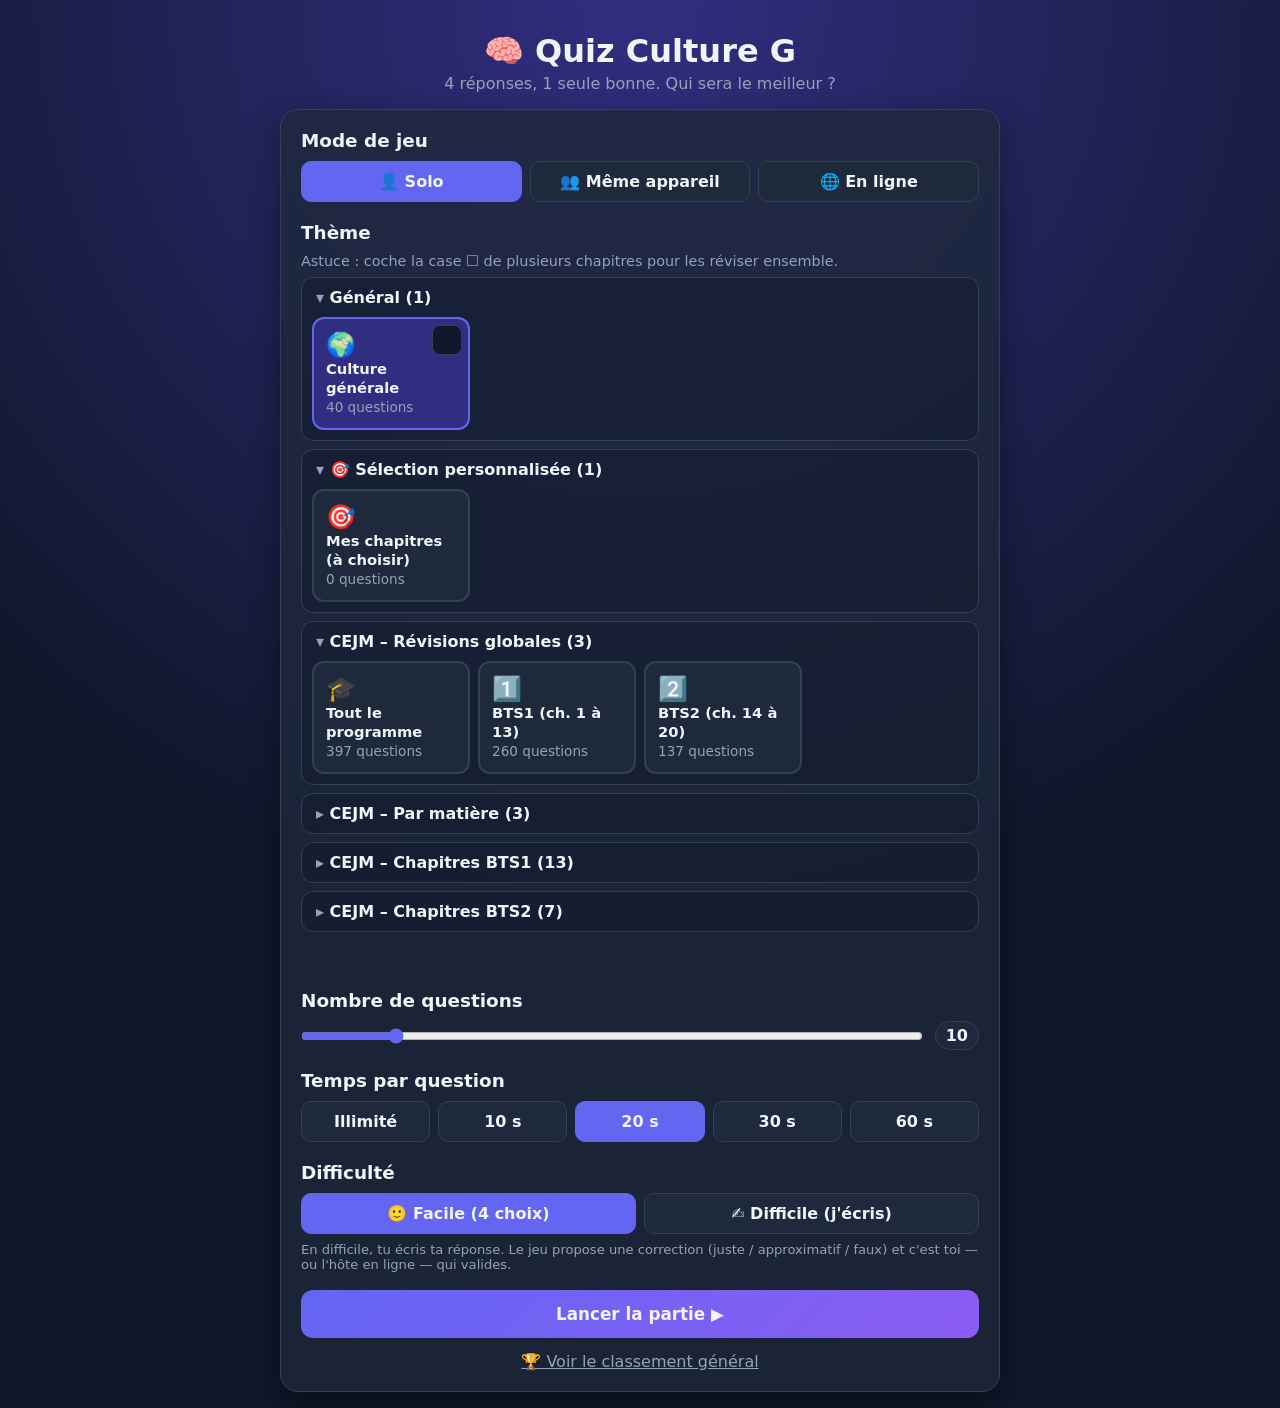
==== index.html @ c373c5ee "En ligne : si l'hôte part, pause puis un joueur présent reprend la main (sauvegarde sans réponses, b" ====
<!DOCTYPE html>
<html lang="fr">
<head>
  <meta charset="UTF-8" />
  <meta name="viewport" content="width=device-width, initial-scale=1.0" />
  <title>Quiz Culture G</title>
  <link rel="stylesheet" href="css/style.css?v=202611061011" />
</head>
<body>
  <!-- Bandeau : l'hôte est parti (pause + reprise de la main) -->
  <div id="host-away" class="host-away hidden">
    <div id="host-away-text"></div>
    <button id="takeover-btn" class="btn-primary">👑 Reprendre la main</button>
  </div>

  <main class="app">

    <!-- ===== ÉCRAN D'ACCUEIL / RÉGLAGES ===== -->
    <section id="screen-setup" class="screen active">
      <h1>🧠 Quiz Culture G</h1>
      <p class="subtitle">4 réponses, 1 seule bonne. Qui sera le meilleur ?</p>

      <div class="card">
        <h2>Mode de jeu</h2>
        <div class="toggle-group" id="mode-group">
          <button class="toggle active" data-mode="solo">👤 Solo</button>
          <button class="toggle" data-mode="multi">👥 Même appareil</button>
          <button class="toggle" data-mode="online">🌐 En ligne</button>
        </div>

        <div id="players-zone">
          <h3>Joueurs</h3>
          <div id="players-list"></div>
          <button id="add-player" class="btn-secondary">+ Ajouter un joueur</button>
        </div>

        <div id="online-zone" class="hidden">
          <h3>Ton pseudo</h3>
          <div class="player-row"><input type="text" id="online-name" maxlength="20" placeholder="Ton pseudo" /></div>
          <h3>Rejoindre une salle</h3>
          <div class="player-row">
            <input type="text" id="join-code" maxlength="5" placeholder="CODE" class="code-input" />
            <button id="join-btn" class="btn-join">Rejoindre</button>
          </div>
          <p class="hint">…ou crée ta propre salle avec les réglages ci-dessous 👇</p>
          <p id="net-status" class="hint net-status"></p>
          <p id="online-error" class="feedback bad"></p>
        </div>

        <div id="settings-zone">
        <h2>Thème</h2>
        <p class="hint">Astuce : coche la case ☐ de plusieurs chapitres pour les réviser ensemble.</p>
        <div id="themes-list"></div>
        <div id="custom-picker" class="custom-picker hidden"></div>
        <p id="setup-msg" class="feedback bad"></p>

        <h2>Nombre de questions</h2>
        <div class="range-row">
          <input type="range" id="nb-questions" min="5" max="40" step="1" value="10" />
          <span id="nb-questions-value" class="badge">10</span>
        </div>

        <h2>Temps par question</h2>
        <div class="toggle-group" id="time-group">
          <button class="toggle" data-time="0">Illimité</button>
          <button class="toggle" data-time="10">10 s</button>
          <button class="toggle active" data-time="20">20 s</button>
          <button class="toggle" data-time="30">30 s</button>
          <button class="toggle" data-time="60">60 s</button>
        </div>

        <h2>Difficulté</h2>
        <div class="toggle-group" id="hard-group">
          <button class="toggle active" data-hard="0">🙂 Facile (4 choix)</button>
          <button class="toggle" data-hard="1">✍️ Difficile (j'écris)</button>
        </div>
        <p class="hint hard-hint">En difficile, tu écris ta réponse. Le jeu propose une correction (juste / approximatif / faux) et c'est toi — ou l'hôte en ligne — qui valides.</p>

        </div>

        <button id="start-btn" class="btn-primary">Lancer la partie ▶</button>
        <button id="show-board-btn" class="btn-link">🏆 Voir le classement général</button>
      </div>
    </section>

    <!-- ===== SALLE D'ATTENTE (en ligne) ===== -->
    <section id="screen-lobby" class="screen">
      <div class="card center">
        <h1>🌐 Salle d'attente</h1>
        <p class="subtitle">Code de la salle</p>
        <div id="lobby-code" class="room-code">…</div>
        <div id="lobby-share">
          <p class="hint">Envoie ce lien à tes amis :</p>
          <div class="player-row">
            <input type="text" id="lobby-link" readonly />
            <button id="copy-link" class="btn-join">Copier</button>
          </div>
        </div>
        <p id="lobby-info" class="hint"></p>
        <div id="lobby-settings" class="lobby-settings hidden">
          <h3>⚙️ Réglages de la partie (toi seul peux les changer)</h3>
          <label class="field">Thème
            <select id="lobby-theme"></select>
          </label>
          <div id="lobby-custom-picker" class="custom-picker hidden"></div>
          <label class="field">Nombre de questions
            <div class="range-row">
              <input type="range" id="lobby-nb" min="1" max="40" value="10" />
              <span id="lobby-nb-value" class="badge">10</span>
            </div>
          </label>
          <div class="field">Temps par question
            <div class="toggle-group" id="lobby-time">
              <button class="toggle" data-time="0">Illimité</button>
              <button class="toggle" data-time="10">10 s</button>
              <button class="toggle" data-time="20">20 s</button>
              <button class="toggle" data-time="30">30 s</button>
              <button class="toggle" data-time="60">60 s</button>
            </div>
          </div>
          <div class="field">Difficulté
            <div class="toggle-group" id="lobby-hard">
              <button class="toggle" data-hard="0">🙂 Facile (4 choix)</button>
              <button class="toggle" data-hard="1">✍️ Difficile (j'écris)</button>
            </div>
          </div>
        </div>
        <h3>Joueurs</h3>
        <p class="hint legend">🟢 Présent · 🟡 Inactif (appli en arrière-plan) · 🔴 Absent (déconnecté)</p>
        <ul id="lobby-players" class="lobby-players"></ul>
        <p id="lobby-status" class="hint"></p>
        <button id="lobby-start" class="btn-primary hidden">Démarrer la partie ▶</button>
        <button id="lobby-leave" class="btn-secondary">Quitter la salle</button>
      </div>
    </section>

    <!-- ===== ÉCRAN DE PASSAGE (multijoueur) ===== -->
    <section id="screen-turn" class="screen">
      <div class="card center">
        <p class="subtitle">Question <span id="turn-qnum"></span></p>
        <h2>C'est au tour de</h2>
        <div id="turn-player" class="big-name"></div>
        <button id="turn-ready" class="btn-primary">Je suis prêt(e) !</button>
      </div>
    </section>

    <!-- ===== ÉCRAN QUESTION ===== -->
    <section id="screen-question" class="screen">
      <div class="topbar">
        <span id="q-player" class="badge"></span>
        <span id="q-progress"></span>
        <span id="q-score" class="badge"></span>
      </div>
      <div class="progress"><div id="progress-bar"></div></div>
      <div class="timer" id="timer-wrap"><div id="timer-bar"></div></div>
      <div class="q-tools">
        <div id="q-players" class="presence hidden"></div>
        <button id="pause-btn" class="btn-pause hidden">⏸ Pause</button>
      </div>

      <div class="card q-card">
        <div id="pause-overlay" class="pause-overlay hidden">
          <div>
            <div class="pause-title">⏸ Pause</div>
            <p id="pause-msg" class="hint"></p>
            <button id="resume-btn" class="btn-primary">▶ Reprendre</button>
          </div>
        </div>
        <h2 id="q-text"></h2>
        <div id="q-choices" class="choices"></div>
        <p id="q-feedback" class="feedback"></p>
        <button id="validate-btn" class="btn-primary hidden">✔ Valider ma réponse</button>
        <div id="hard-zone" class="hard-zone hidden">
          <textarea id="hard-input" rows="3" maxlength="300" placeholder="Écris ta réponse ici… (Entrée pour valider)"></textarea>
          <button id="hard-submit" class="btn-primary">✔ Valider ma réponse</button>
        </div>
        <div id="judge-zone" class="judge-zone hidden"></div>
        <div id="q-explain" class="explain hidden"></div>
        <p id="q-wait" class="hint"></p>
        <div id="q-live" class="live-scores"></div>
        <button id="next-btn" class="btn-primary hidden">Suivant ➜</button>
      </div>
    </section>

    <!-- ===== ÉCRAN RÉSULTATS ===== -->
    <section id="screen-results" class="screen">
      <div class="card center">
        <h1>🏁 Résultats</h1>
        <div id="podium"></div>
        <table class="board">
          <thead><tr><th>#</th><th>Joueur</th><th>Bonnes rép.</th><th>Points</th></tr></thead>
          <tbody id="results-body"></tbody>
        </table>
        <button id="replay-btn" class="btn-primary">Rejouer ↻</button>
        <button id="home-btn" class="btn-secondary">Menu principal</button>
        <button id="board-btn" class="btn-link">🏆 Classement général</button>
      </div>
    </section>

    <!-- ===== ÉCRAN CLASSEMENT GÉNÉRAL ===== -->
    <section id="screen-board" class="screen">
      <div class="card center">
        <h1>🏆 Classement général</h1>
        <p class="subtitle">Meilleurs scores enregistrés sur cet appareil</p>
        <select id="board-filter"></select>
        <table class="board">
          <thead><tr><th>#</th><th>Joueur</th><th>Thème</th><th>Score</th><th>Points</th><th>Date</th></tr></thead>
          <tbody id="board-body"></tbody>
        </table>
        <button id="board-back" class="btn-primary">Retour</button>
        <button id="board-clear" class="btn-link danger">Effacer le classement</button>
      </div>
    </section>

  </main>

  <script src="js/questions.js?v=202611061011"></script>
  <script src="js/themes/cejm/setup.js?v=202611061011"></script>
  <script src="js/themes/cejm/ch01.js?v=202611061011"></script>
  <script src="js/themes/cejm/ch02.js?v=202611061011"></script>
  <script src="js/themes/cejm/ch03.js?v=202611061011"></script>
  <script src="js/themes/cejm/ch04.js?v=202611061011"></script>
  <script src="js/themes/cejm/ch05.js?v=202611061011"></script>
  <script src="js/themes/cejm/ch06.js?v=202611061011"></script>
  <script src="js/themes/cejm/ch07.js?v=202611061011"></script>
  <script src="js/themes/cejm/ch08.js?v=202611061011"></script>
  <script src="js/themes/cejm/ch09.js?v=202611061011"></script>
  <script src="js/themes/cejm/ch10.js?v=202611061011"></script>
  <script src="js/themes/cejm/ch11.js?v=202611061011"></script>
  <script src="js/themes/cejm/ch12.js?v=202611061011"></script>
  <script src="js/themes/cejm/ch13.js?v=202611061011"></script>
  <script src="js/themes/cejm/ch14.js?v=202611061011"></script>
  <script src="js/themes/cejm/ch15.js?v=202611061011"></script>
  <script src="js/themes/cejm/ch16.js?v=202611061011"></script>
  <script src="js/themes/cejm/ch17.js?v=202611061011"></script>
  <script src="js/themes/cejm/ch18.js?v=202611061011"></script>
  <script src="js/themes/cejm/ch19.js?v=202611061011"></script>
  <script src="js/themes/cejm/ch20.js?v=202611061011"></script>
  <script src="js/themes/cejm/short.js?v=202611061011"></script>
  <script src="js/themes/cejm/build.js?v=202611061011"></script>
  <script src="js/lib/mqtt.min.js?v=202611061011"></script>
  <script src="js/net-config.js?v=202611061011"></script>
  <script src="js/game.js?v=202611061011"></script>
  <script src="js/hard.js?v=202611061011"></script>
  <script src="js/online.js?v=202611061011"></script>
</body>
</html>
---- css/style.css ----
:root {
  --bg: #0f172a;
  --bg2: #1e293b;
  --card: #1e293bcc;
  --text: #f1f5f9;
  --muted: #94a3b8;
  --primary: #6366f1;
  --primary-2: #8b5cf6;
  --good: #22c55e;
  --bad: #ef4444;
  --warn: #f59e0b;
  --border: #334155;
}

* { box-sizing: border-box; margin: 0; padding: 0; }

body {
  font-family: system-ui, -apple-system, "Segoe UI", Roboto, sans-serif;
  background: radial-gradient(circle at top, #312e81 0%, var(--bg) 60%);
  color: var(--text);
  min-height: 100vh;
  padding: 16px;
}

.app { max-width: 720px; margin: 0 auto; }

h1 { font-size: 2rem; text-align: center; margin: 16px 0 4px; }
h2 { font-size: 1.15rem; margin: 20px 0 10px; }
h3 { font-size: 1rem; margin: 16px 0 8px; color: var(--muted); }
.subtitle { text-align: center; color: var(--muted); margin-bottom: 16px; }

.screen { display: none; animation: fade .3s ease; }
.screen.active { display: block; }
@keyframes fade { from { opacity: 0; transform: translateY(8px); } to { opacity: 1; transform: none; } }

.card {
  background: var(--card);
  border: 1px solid var(--border);
  border-radius: 18px;
  padding: 20px;
  backdrop-filter: blur(6px);
  box-shadow: 0 10px 30px #0006;
}
.card.center { text-align: center; }
.card > h2:first-child { margin-top: 0; }

button { font: inherit; cursor: pointer; border: none; color: inherit; }

.btn-primary, .btn-secondary {
  display: block; width: 100%;
  padding: 14px; margin-top: 18px;
  border-radius: 12px; font-weight: 700; font-size: 1.05rem;
  transition: transform .1s, filter .2s;
}
.btn-primary { background: linear-gradient(135deg, var(--primary), var(--primary-2)); }
.btn-secondary { background: var(--bg2); border: 1px solid var(--border); }
.btn-primary:hover, .btn-secondary:hover { filter: brightness(1.15); }
.btn-primary:active, .btn-secondary:active { transform: scale(.98); }
.btn-link { background: none; color: var(--muted); margin-top: 14px; text-decoration: underline; display: block; width: 100%; }
.btn-link.danger { color: var(--bad); font-size: .9rem; }
.hidden { display: none !important; }

.toggle-group { display: flex; gap: 8px; flex-wrap: wrap; }
.toggle {
  flex: 1; min-width: 80px; padding: 10px; border-radius: 10px;
  background: var(--bg2); border: 1px solid var(--border); font-weight: 600;
}
.toggle.active { background: var(--primary); border-color: var(--primary); }

.themes { display: grid; grid-template-columns: repeat(auto-fill, minmax(150px, 1fr)); gap: 8px; }
.theme {
  padding: 12px; border-radius: 12px; background: var(--bg2);
  border: 2px solid var(--border); text-align: left;
}
.theme .t-icon { font-size: 1.5rem; display: block; }
.theme .t-count { color: var(--muted); font-size: .85rem; }
.theme.active { border-color: var(--primary); background: #312e81; }

.player-row { display: flex; gap: 8px; margin-bottom: 8px; }
.player-row input {
  flex: 1; padding: 10px 12px; border-radius: 10px;
  background: var(--bg); border: 1px solid var(--border); color: var(--text); font: inherit;
}
.player-row button { width: 44px; border-radius: 10px; background: var(--bg2); border: 1px solid var(--border); }

.range-row { display: flex; align-items: center; gap: 12px; }
.range-row input { flex: 1; accent-color: var(--primary); }
.badge { background: var(--bg2); border: 1px solid var(--border); padding: 4px 10px; border-radius: 999px; font-weight: 700; white-space: nowrap; }

.topbar { display: flex; justify-content: space-between; align-items: center; gap: 8px; margin-bottom: 10px; flex-wrap: wrap; }
.progress, .timer { height: 8px; background: var(--bg2); border-radius: 999px; overflow: hidden; margin-bottom: 8px; }
#progress-bar { height: 100%; width: 0; background: var(--primary); transition: width .3s; }
#timer-bar { height: 100%; width: 100%; background: var(--good); }

#q-text { font-size: 1.3rem; margin: 4px 0 18px; line-height: 1.4; }
.choices { display: grid; grid-template-columns: 1fr 1fr; gap: 10px; }
@media (max-width: 520px) { .choices { grid-template-columns: 1fr; } }
.choice {
  padding: 16px; border-radius: 12px; background: var(--bg2);
  border: 2px solid var(--border); text-align: left; font-weight: 600; font-size: 1rem;
  display: flex; gap: 10px; align-items: center; transition: border-color .2s, background .2s;
}
.choice .letter {
  display: inline-grid; place-items: center; width: 28px; height: 28px; flex-shrink: 0;
  border-radius: 8px; background: var(--bg); font-size: .85rem;
}
/* 4 couleurs de réponses */
.choice { border: 3px solid transparent; color: #fff; text-shadow: 0 1px 2px #0006; transition: opacity .25s, transform .1s, box-shadow .2s; position: relative; }
.choice.c0 { background: #dc2626; }
.choice.c1 { background: #2563eb; }
.choice.c2 { background: #d97706; }
.choice.c3 { background: #16a34a; }
.choice .letter { background: #0003; color: #fff; }
.choice:not(:disabled):hover { transform: translateY(-2px); box-shadow: 0 6px 16px #0007; }
.choice:disabled { cursor: default; }
.choice.picked { border-color: #fff; box-shadow: 0 0 0 3px #ffffff55; }
.choice.dim { opacity: .3; }
.choice.good { opacity: 1; border-color: #fff; box-shadow: 0 0 0 4px var(--good), 0 0 22px #22c55e88; }
.choice.bad { opacity: .85; border-color: #fff; box-shadow: 0 0 0 4px var(--bad); }
.choice.good::after, .choice.bad::after {
  position: absolute; right: 10px; top: 50%; transform: translateY(-50%);
  width: 30px; height: 30px; border-radius: 50%; display: grid; place-items: center;
  font-weight: 900; background: #fff; text-shadow: none;
}
.choice.good::after { content: "✔"; color: var(--good); }
.choice.bad::after { content: "✖"; color: var(--bad); }
.choice span:last-child { padding-right: 34px; }

.feedback.big { font-size: 1.4rem; padding: 10px; border-radius: 12px; }
.feedback.big.good { background: #14532d88; }
.feedback.big.bad { background: #7f1d1d88; }
.explain {
  margin-top: 12px; padding: 12px 14px; border-radius: 12px;
  background: #1e1b4b; border-left: 4px solid var(--warn); line-height: 1.45;
}
.explain strong { color: #fcd34d; }

.feedback { min-height: 1.5em; margin-top: 14px; font-weight: 700; text-align: center; }
.feedback.good { color: var(--good); }
.feedback.bad { color: var(--bad); }

.big-name { font-size: 2.2rem; font-weight: 800; margin: 16px 0; color: #c7d2fe; }

.board { width: 100%; border-collapse: collapse; margin-top: 16px; font-size: .95rem; }
.board th, .board td { padding: 8px 6px; border-bottom: 1px solid var(--border); text-align: left; }
.board th { color: var(--muted); font-weight: 600; font-size: .85rem; }
.board tr.me td { color: #c7d2fe; font-weight: 700; }
@media (max-width: 520px) { .board .hide-sm { display: none; } }

#podium { display: flex; justify-content: center; align-items: flex-end; gap: 10px; margin: 20px 0 8px; }
.pod { flex: 1; max-width: 140px; }
.pod .bar { border-radius: 10px 10px 0 0; display: grid; place-items: center; font-size: 1.8rem; }
.pod .name { font-weight: 700; margin-bottom: 4px; word-break: break-word; }
.pod .pts { color: var(--muted); font-size: .85rem; margin-bottom: 6px; }
.pod.p1 .bar { height: 110px; background: linear-gradient(#facc15, #a16207); }
.pod.p2 .bar { height: 80px; background: linear-gradient(#e2e8f0, #64748b); }
.pod.p3 .bar { height: 60px; background: linear-gradient(#fb923c, #9a3412); }

select {
  padding: 8px 12px; border-radius: 10px; background: var(--bg2);
  color: var(--text); border: 1px solid var(--border); font: inherit;
}

/* ---------- Mode en ligne ---------- */
.hint { color: var(--muted); font-size: .9rem; margin: 8px 0; }
.code-input { text-transform: uppercase; letter-spacing: 4px; font-weight: 800; text-align: center; }
.btn-join { width: auto !important; padding: 0 16px; background: var(--primary) !important; border: none !important; font-weight: 700; }
.room-code { font-size: 3rem; font-weight: 900; letter-spacing: 10px; color: #c7d2fe; margin: 4px 0 12px; }
.lobby-players { list-style: none; display: flex; flex-wrap: wrap; gap: 8px; justify-content: center; }
.lobby-players li { background: var(--bg2); border: 1px solid var(--border); padding: 8px 14px; border-radius: 999px; font-weight: 600; }
.live-scores { display: flex; flex-wrap: wrap; gap: 6px; justify-content: center; margin-top: 12px; }
.live-scores span { font-size: .85rem; background: var(--bg); border: 1px solid var(--border); padding: 4px 10px; border-radius: 999px; }
.live-scores .ok { border-color: var(--good); color: #86efac; }
.live-scores .ko { border-color: var(--bad); color: #fca5a5; }

.lobby-settings { text-align: left; margin-top: 12px; padding: 14px; border-radius: 12px; background: var(--bg); border: 1px solid var(--border); }
.lobby-settings h3 { margin-top: 0; }
.field { display: block; margin: 10px 0; font-weight: 600; }
.field select, .field .range-row, .field .toggle-group { margin-top: 6px; width: 100%; }

/* Thèmes regroupés par catégorie */
.theme-group { margin-bottom: 8px; border: 1px solid var(--border); border-radius: 12px; background: #0f172a66; }
.theme-group summary { cursor: pointer; padding: 10px 14px; font-weight: 700; list-style: none; }
.theme-group summary::-webkit-details-marker { display: none; }
.theme-group summary::before { content: "▸ "; color: var(--muted); }
.theme-group[open] summary::before { content: "▾ "; }
.theme-group .themes { padding: 0 10px 10px; }
.theme strong { font-size: .92rem; }

/* ---------- Présence des joueurs ---------- */
.legend { font-size: .8rem; margin-top: -4px; }
.lobby-players li { display: flex; align-items: center; gap: 8px; }
.lobby-players .st { font-size: .8rem; color: var(--muted); font-weight: 500; }
.lobby-players li.st-absent { opacity: .6; border-style: dashed; }
.lobby-players li.st-away { border-color: var(--warn); }
.lobby-players li.st-present { border-color: #22c55e88; }
.kick { background: var(--bad); color: #fff; border-radius: 50%; width: 22px; height: 22px; font-size: .75rem; line-height: 22px; padding: 0; }
.q-tools { display: flex; align-items: center; gap: 8px; margin-bottom: 10px; flex-wrap: wrap; }
.presence { display: flex; flex-wrap: wrap; gap: 6px; flex: 1; }
.presence span { font-size: .8rem; background: var(--bg2); border: 1px solid var(--border); padding: 3px 9px; border-radius: 999px; white-space: nowrap; }
.presence span.st-absent { opacity: .55; text-decoration: line-through; }
.presence span.done { border-color: var(--good); }

/* ---------- Pause ---------- */
.btn-pause { margin-left: auto; padding: 8px 14px; border-radius: 10px; background: var(--warn); color: #1c1917; font-weight: 800; }
.btn-pause.paused { background: var(--good); color: #052e16; }
.q-card { position: relative; }
.pause-overlay {
  position: absolute; inset: 0; z-index: 5; border-radius: 18px;
  background: #111827; display: grid; place-items: center; text-align: center; padding: 20px;
}
.pause-title { font-size: 2.4rem; font-weight: 900; }
.pause-overlay .btn-primary { max-width: 260px; margin: 16px auto 0; }

.net-status { text-align: center; font-weight: 600; color: #c7d2fe; }

/* ---------- Mes chapitres (sélection personnalisée) ---------- */
.custom-picker { margin-top: 10px; padding: 12px; border-radius: 12px; border: 2px solid var(--primary); background: #1e1b4b88; text-align: left; }
.cp-title { font-weight: 800; margin-bottom: 8px; }
.cp-actions { display: flex; flex-wrap: wrap; gap: 6px; margin-bottom: 10px; }
.cp-actions button { padding: 6px 10px; border-radius: 8px; background: var(--bg2); border: 1px solid var(--border); font-size: .85rem; font-weight: 600; }
.cp-group h4 { font-size: .85rem; color: var(--muted); margin: 10px 0 6px; }
.cp-list { display: grid; grid-template-columns: repeat(auto-fill, minmax(230px, 1fr)); gap: 4px 10px; }
.cp-item { display: flex; align-items: center; gap: 8px; padding: 6px 8px; border-radius: 8px; cursor: pointer; font-size: .9rem; }
.cp-item:hover { background: var(--bg2); }
.cp-item input { width: 18px; height: 18px; accent-color: var(--primary); flex-shrink: 0; }
.cp-item span { color: var(--muted); font-size: .8rem; margin-left: auto; }
.cp-count { margin-top: 8px; font-weight: 700; color: #c7d2fe; }
.choice.unpicked { opacity: .55; }

/* Case à cocher sur les cartes de chapitres */
.theme { position: relative; }
.pick-box {
  position: absolute; top: 6px; right: 6px; width: 30px; height: 30px; border-radius: 8px;
  display: grid; place-items: center; font-size: 1.25rem; line-height: 1;
  background: var(--bg); border: 1px solid var(--border); color: var(--muted);
}
.pick-box:hover { border-color: var(--primary); color: #fff; }
.pick-box.on { background: var(--primary); border-color: var(--primary); color: #fff; }
.theme .t-icon { padding-right: 34px; }
.theme-group .custom-picker { margin: 0 10px 10px; }

/* ---------- Mode difficile ---------- */
.hard-hint { font-size: .82rem; }
.hard-zone { display: flex; flex-direction: column; gap: 4px; }
.hard-zone textarea {
  width: 100%; padding: 14px; border-radius: 12px; font: inherit; font-size: 1.05rem; resize: vertical;
  background: var(--bg); color: var(--text); border: 2px solid var(--primary);
}
.hard-zone textarea:disabled { opacity: .7; border-color: var(--border); }
.judge-zone { margin-top: 14px; text-align: left; }
.judge-model { padding: 12px 14px; border-radius: 12px; background: #14532d55; border-left: 4px solid var(--good); margin-bottom: 12px; }
.judge-model-text { font-weight: 700; font-size: 1.05rem; margin-top: 4px; }
.judge-explain { color: var(--muted); margin-top: 6px; font-size: .92rem; }
.judge-title { font-weight: 800; color: #c7d2fe; margin: 6px 0; }
.judge-row { padding: 10px 12px; border-radius: 12px; background: var(--bg2); border: 1px solid var(--border); margin-bottom: 8px; }
.judge-head { display: flex; justify-content: space-between; gap: 8px; flex-wrap: wrap; }
.judge-auto { color: var(--muted); font-size: .82rem; }
.judge-answer { margin: 6px 0; font-size: 1rem; }
.judge-btns { display: flex; gap: 6px; flex-wrap: wrap; }
.jv { flex: 1; min-width: 110px; padding: 8px; border-radius: 10px; background: var(--bg); border: 2px solid var(--border); font-weight: 700; }
.jv small { opacity: .75; }
.jv-juste.on { border-color: var(--good); background: #14532d; }
.jv-approx.on { border-color: var(--warn); background: #78350f; }
.jv-faux.on { border-color: var(--bad); background: #7f1d1d; }
.feedback.big.approx { background: #78350f88; color: #fcd34d; }

/* Message de l'administrateur */
.admin-notice {
  position: fixed; top: 12px; left: 50%; transform: translateX(-50%); z-index: 50;
  max-width: min(680px, calc(100% - 32px)); padding: 12px 18px; border-radius: 12px;
  background: #f59e0b; color: #1c1917; font-weight: 800; box-shadow: 0 8px 24px #0008;
}

/* Hôte parti : bandeau de reprise */
.host-away {
  position: fixed; left: 50%; bottom: 16px; transform: translateX(-50%); z-index: 60;
  width: min(560px, calc(100% - 32px)); padding: 14px 16px; border-radius: 14px; text-align: center;
  background: #1e1b4b; border: 2px solid var(--warn); box-shadow: 0 10px 30px #000a; font-weight: 700;
}
.host-away .btn-primary { margin-top: 10px; }
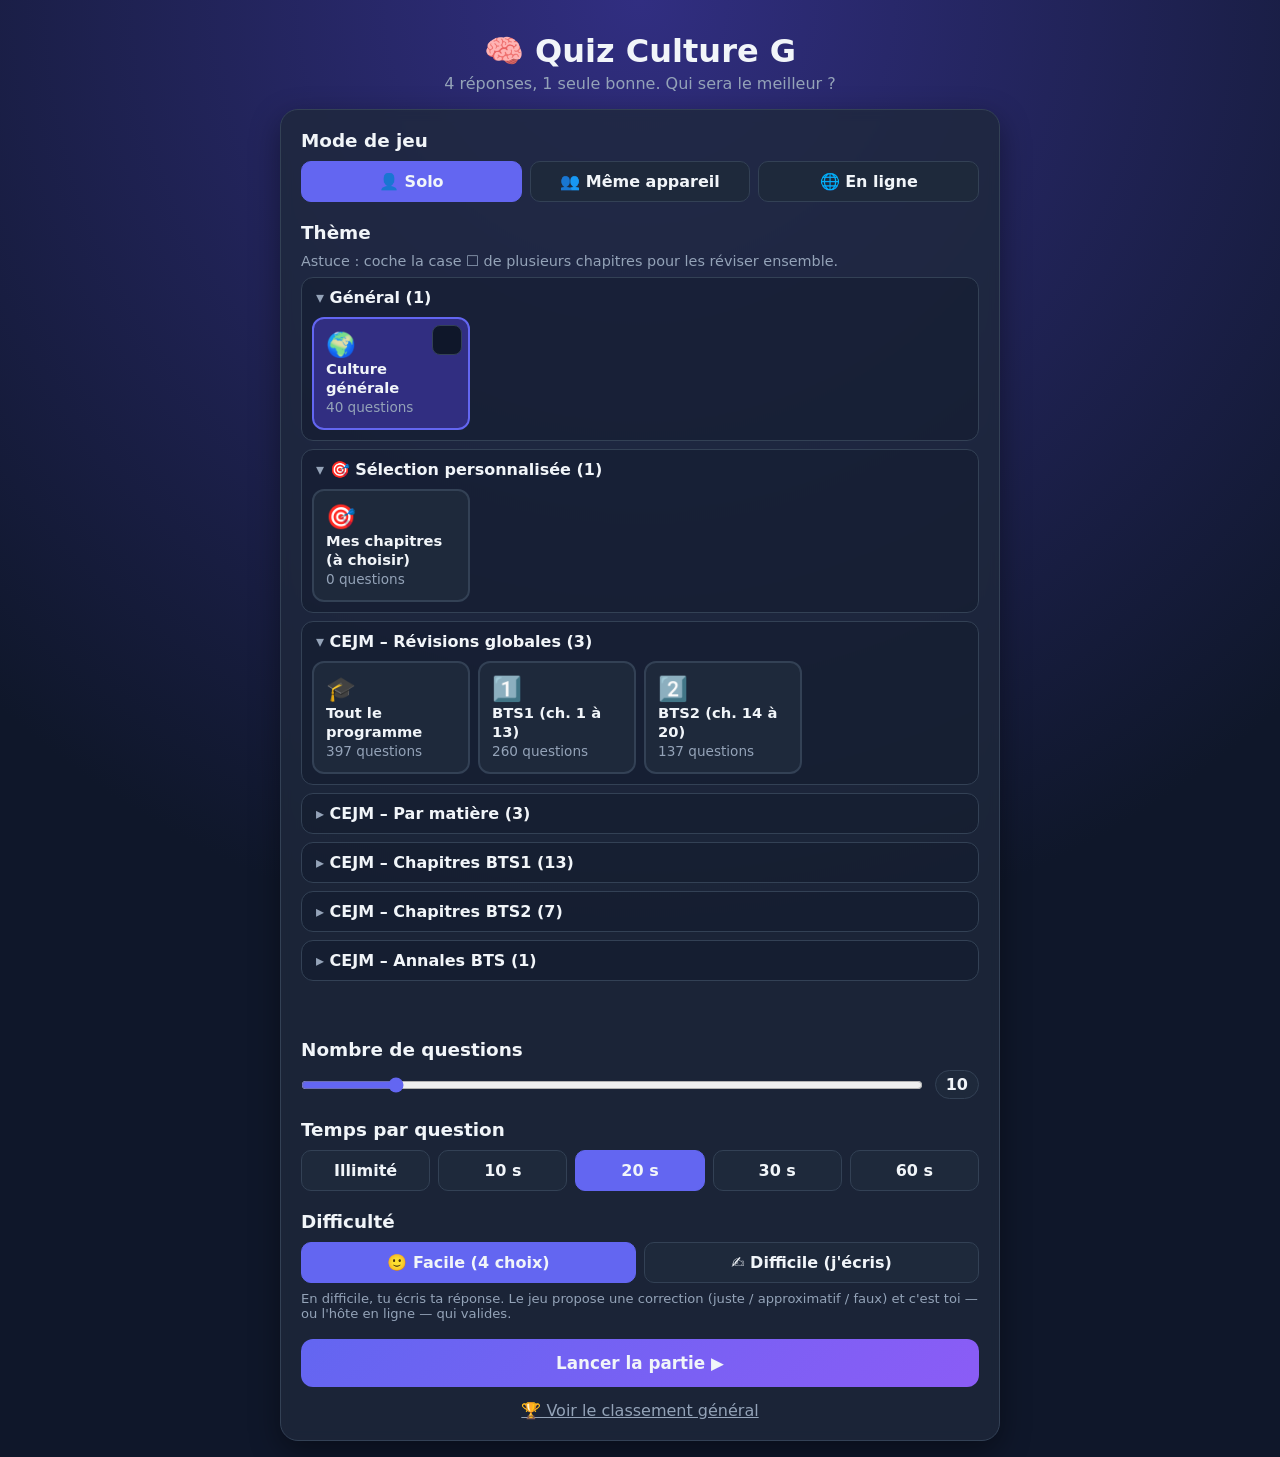
==== commit bc09e92a: "Ajoute la section « Annales BTS » (notions BTS1 des sujets CEJM 2024 à 2026) Co-Authored-By: Claude " ====
--- a/index.html
+++ b/index.html
@@ -4,7 +4,7 @@
   <meta charset="UTF-8" />
   <meta name="viewport" content="width=device-width, initial-scale=1.0" />
   <title>Quiz Culture G</title>
-  <link rel="stylesheet" href="css/style.css?v=202611061011" />
+  <link rel="stylesheet" href="css/style.css?v=202611081723" />
 </head>
 <body>
   <!-- Bandeau : l'hôte est parti (pause + reprise de la main) -->
@@ -164,6 +164,13 @@
             <div class="pause-title">⏸ Pause</div>
             <p id="pause-msg" class="hint"></p>
             <button id="resume-btn" class="btn-primary">▶ Reprendre</button>
+            <!-- Panneau de l'hôte pendant la pause (en ligne) : joueurs + paramètres -->
+            <div id="pause-panel" class="pause-panel hidden">
+              <h3>👥 Joueurs</h3>
+              <ul id="pp-players" class="pp-players"></ul>
+              <h3>⚙️ Paramètres <small>(appliqués à partir de la prochaine question)</small></h3>
+              <div id="pp-settings"></div>
+            </div>
           </div>
         </div>
         <h2 id="q-text"></h2>
@@ -214,34 +221,35 @@
 
   </main>
 
-  <script src="js/questions.js?v=202611061011"></script>
-  <script src="js/themes/cejm/setup.js?v=202611061011"></script>
-  <script src="js/themes/cejm/ch01.js?v=202611061011"></script>
-  <script src="js/themes/cejm/ch02.js?v=202611061011"></script>
-  <script src="js/themes/cejm/ch03.js?v=202611061011"></script>
-  <script src="js/themes/cejm/ch04.js?v=202611061011"></script>
-  <script src="js/themes/cejm/ch05.js?v=202611061011"></script>
-  <script src="js/themes/cejm/ch06.js?v=202611061011"></script>
-  <script src="js/themes/cejm/ch07.js?v=202611061011"></script>
-  <script src="js/themes/cejm/ch08.js?v=202611061011"></script>
-  <script src="js/themes/cejm/ch09.js?v=202611061011"></script>
-  <script src="js/themes/cejm/ch10.js?v=202611061011"></script>
-  <script src="js/themes/cejm/ch11.js?v=202611061011"></script>
-  <script src="js/themes/cejm/ch12.js?v=202611061011"></script>
-  <script src="js/themes/cejm/ch13.js?v=202611061011"></script>
-  <script src="js/themes/cejm/ch14.js?v=202611061011"></script>
-  <script src="js/themes/cejm/ch15.js?v=202611061011"></script>
-  <script src="js/themes/cejm/ch16.js?v=202611061011"></script>
-  <script src="js/themes/cejm/ch17.js?v=202611061011"></script>
-  <script src="js/themes/cejm/ch18.js?v=202611061011"></script>
-  <script src="js/themes/cejm/ch19.js?v=202611061011"></script>
-  <script src="js/themes/cejm/ch20.js?v=202611061011"></script>
-  <script src="js/themes/cejm/short.js?v=202611061011"></script>
-  <script src="js/themes/cejm/build.js?v=202611061011"></script>
-  <script src="js/lib/mqtt.min.js?v=202611061011"></script>
-  <script src="js/net-config.js?v=202611061011"></script>
-  <script src="js/game.js?v=202611061011"></script>
-  <script src="js/hard.js?v=202611061011"></script>
-  <script src="js/online.js?v=202611061011"></script>
+  <script src="js/questions.js?v=202611081723"></script>
+  <script src="js/themes/cejm/setup.js?v=202611081723"></script>
+  <script src="js/themes/cejm/ch01.js?v=202611081723"></script>
+  <script src="js/themes/cejm/ch02.js?v=202611081723"></script>
+  <script src="js/themes/cejm/ch03.js?v=202611081723"></script>
+  <script src="js/themes/cejm/ch04.js?v=202611081723"></script>
+  <script src="js/themes/cejm/ch05.js?v=202611081723"></script>
+  <script src="js/themes/cejm/ch06.js?v=202611081723"></script>
+  <script src="js/themes/cejm/ch07.js?v=202611081723"></script>
+  <script src="js/themes/cejm/ch08.js?v=202611081723"></script>
+  <script src="js/themes/cejm/ch09.js?v=202611081723"></script>
+  <script src="js/themes/cejm/ch10.js?v=202611081723"></script>
+  <script src="js/themes/cejm/ch11.js?v=202611081723"></script>
+  <script src="js/themes/cejm/ch12.js?v=202611081723"></script>
+  <script src="js/themes/cejm/ch13.js?v=202611081723"></script>
+  <script src="js/themes/cejm/ch14.js?v=202611081723"></script>
+  <script src="js/themes/cejm/ch15.js?v=202611081723"></script>
+  <script src="js/themes/cejm/ch16.js?v=202611081723"></script>
+  <script src="js/themes/cejm/ch17.js?v=202611081723"></script>
+  <script src="js/themes/cejm/ch18.js?v=202611081723"></script>
+  <script src="js/themes/cejm/ch19.js?v=202611081723"></script>
+  <script src="js/themes/cejm/ch20.js?v=202611081723"></script>
+  <script src="js/themes/cejm/short.js?v=202611081723"></script>
+  <script src="js/themes/cejm/build.js?v=202611081723"></script>
+  <script src="js/themes/cejm/annales.js?v=202611081723"></script>
+  <script src="js/lib/mqtt.min.js?v=202611081723"></script>
+  <script src="js/net-config.js?v=202611081723"></script>
+  <script src="js/game.js?v=202611081723"></script>
+  <script src="js/hard.js?v=202611081723"></script>
+  <script src="js/online.js?v=202611081723"></script>
 </body>
 </html>
--- a/css/style.css
+++ b/css/style.css
@@ -279,3 +279,16 @@
   background: #1e1b4b; border: 2px solid var(--warn); box-shadow: 0 10px 30px #000a; font-weight: 700;
 }
 .host-away .btn-primary { margin-top: 10px; }
+
+/* Panneau de l'hôte pendant la pause */
+.pause-overlay { overflow-y: auto; align-items: start; }
+.pause-overlay > div { width: 100%; max-width: 560px; margin: auto; }
+.pause-panel { text-align: left; margin-top: 18px; padding: 14px; border-radius: 12px; background: var(--bg2); border: 1px solid var(--border); }
+.pause-panel h3 { margin: 4px 0 8px; color: #c7d2fe; }
+.pause-panel h3 small { color: var(--muted); font-weight: 500; }
+.pp-players { list-style: none; margin-bottom: 10px; }
+.pp-players li { display: flex; align-items: center; justify-content: space-between; gap: 8px; padding: 6px 0; border-bottom: 1px solid var(--border); }
+.pp-kick { padding: 5px 10px; border-radius: 8px; background: #7f1d1d; border: 1px solid var(--bad); font-weight: 700; font-size: .85rem; }
+.pp-note { color: var(--muted); font-size: .85rem; margin-top: 6px; }
+.lobby-players .kick { margin-left: 4px; }
+.q-card.has-panel { min-height: 880px; }
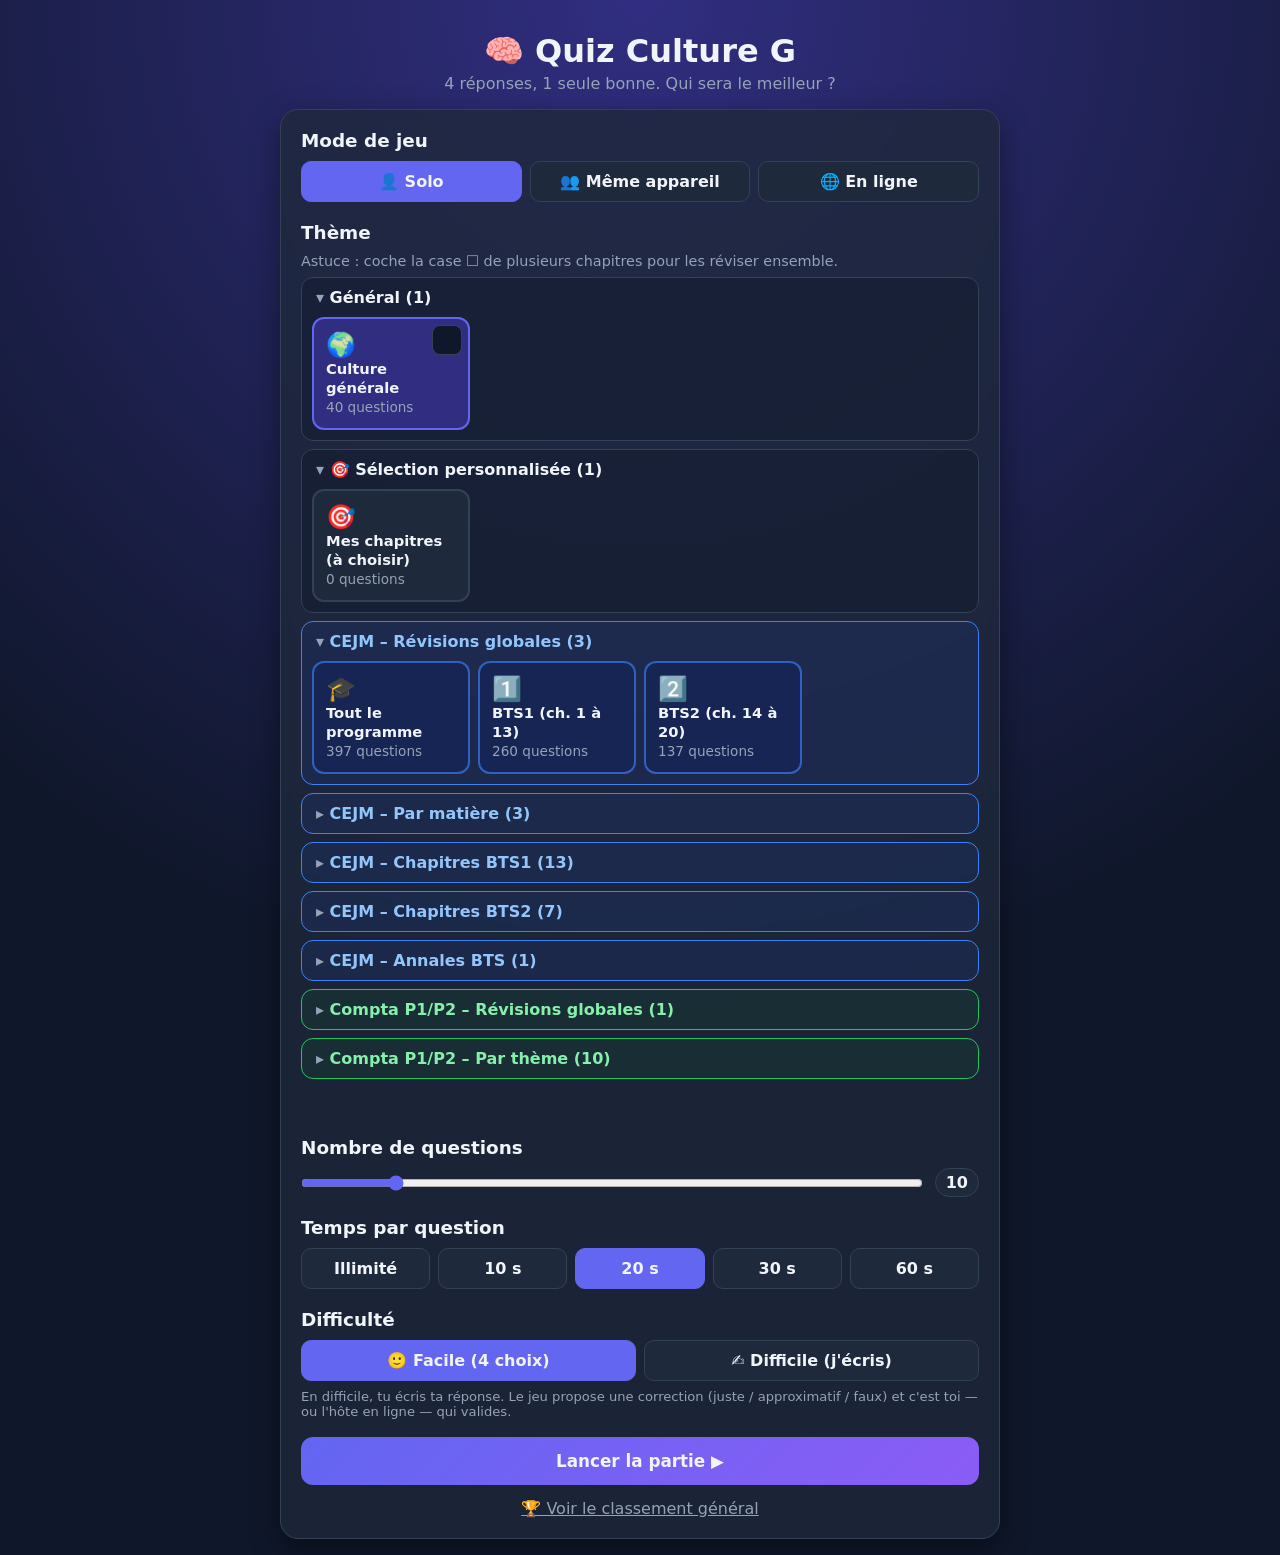
==== commit 16e89005: "Ajoute le thème Compta P1/P2 (107 questions) et colore les matières : CEJM en bleu, Compta en vert C" ====
--- a/index.html
+++ b/index.html
@@ -4,7 +4,7 @@
   <meta charset="UTF-8" />
   <meta name="viewport" content="width=device-width, initial-scale=1.0" />
   <title>Quiz Culture G</title>
-  <link rel="stylesheet" href="css/style.css?v=202611081723" />
+  <link rel="stylesheet" href="css/style.css?v=202611101537" />
 </head>
 <body>
   <!-- Bandeau : l'hôte est parti (pause + reprise de la main) -->
@@ -221,35 +221,36 @@
 
   </main>
 
-  <script src="js/questions.js?v=202611081723"></script>
-  <script src="js/themes/cejm/setup.js?v=202611081723"></script>
-  <script src="js/themes/cejm/ch01.js?v=202611081723"></script>
-  <script src="js/themes/cejm/ch02.js?v=202611081723"></script>
-  <script src="js/themes/cejm/ch03.js?v=202611081723"></script>
-  <script src="js/themes/cejm/ch04.js?v=202611081723"></script>
-  <script src="js/themes/cejm/ch05.js?v=202611081723"></script>
-  <script src="js/themes/cejm/ch06.js?v=202611081723"></script>
-  <script src="js/themes/cejm/ch07.js?v=202611081723"></script>
-  <script src="js/themes/cejm/ch08.js?v=202611081723"></script>
-  <script src="js/themes/cejm/ch09.js?v=202611081723"></script>
-  <script src="js/themes/cejm/ch10.js?v=202611081723"></script>
-  <script src="js/themes/cejm/ch11.js?v=202611081723"></script>
-  <script src="js/themes/cejm/ch12.js?v=202611081723"></script>
-  <script src="js/themes/cejm/ch13.js?v=202611081723"></script>
-  <script src="js/themes/cejm/ch14.js?v=202611081723"></script>
-  <script src="js/themes/cejm/ch15.js?v=202611081723"></script>
-  <script src="js/themes/cejm/ch16.js?v=202611081723"></script>
-  <script src="js/themes/cejm/ch17.js?v=202611081723"></script>
-  <script src="js/themes/cejm/ch18.js?v=202611081723"></script>
-  <script src="js/themes/cejm/ch19.js?v=202611081723"></script>
-  <script src="js/themes/cejm/ch20.js?v=202611081723"></script>
-  <script src="js/themes/cejm/short.js?v=202611081723"></script>
-  <script src="js/themes/cejm/build.js?v=202611081723"></script>
-  <script src="js/themes/cejm/annales.js?v=202611081723"></script>
-  <script src="js/lib/mqtt.min.js?v=202611081723"></script>
-  <script src="js/net-config.js?v=202611081723"></script>
-  <script src="js/game.js?v=202611081723"></script>
-  <script src="js/hard.js?v=202611081723"></script>
-  <script src="js/online.js?v=202611081723"></script>
+  <script src="js/questions.js?v=202611101537"></script>
+  <script src="js/themes/cejm/setup.js?v=202611101537"></script>
+  <script src="js/themes/cejm/ch01.js?v=202611101537"></script>
+  <script src="js/themes/cejm/ch02.js?v=202611101537"></script>
+  <script src="js/themes/cejm/ch03.js?v=202611101537"></script>
+  <script src="js/themes/cejm/ch04.js?v=202611101537"></script>
+  <script src="js/themes/cejm/ch05.js?v=202611101537"></script>
+  <script src="js/themes/cejm/ch06.js?v=202611101537"></script>
+  <script src="js/themes/cejm/ch07.js?v=202611101537"></script>
+  <script src="js/themes/cejm/ch08.js?v=202611101537"></script>
+  <script src="js/themes/cejm/ch09.js?v=202611101537"></script>
+  <script src="js/themes/cejm/ch10.js?v=202611101537"></script>
+  <script src="js/themes/cejm/ch11.js?v=202611101537"></script>
+  <script src="js/themes/cejm/ch12.js?v=202611101537"></script>
+  <script src="js/themes/cejm/ch13.js?v=202611101537"></script>
+  <script src="js/themes/cejm/ch14.js?v=202611101537"></script>
+  <script src="js/themes/cejm/ch15.js?v=202611101537"></script>
+  <script src="js/themes/cejm/ch16.js?v=202611101537"></script>
+  <script src="js/themes/cejm/ch17.js?v=202611101537"></script>
+  <script src="js/themes/cejm/ch18.js?v=202611101537"></script>
+  <script src="js/themes/cejm/ch19.js?v=202611101537"></script>
+  <script src="js/themes/cejm/ch20.js?v=202611101537"></script>
+  <script src="js/themes/cejm/short.js?v=202611101537"></script>
+  <script src="js/themes/cejm/build.js?v=202611101537"></script>
+  <script src="js/themes/cejm/annales.js?v=202611101537"></script>
+  <script src="js/themes/compta/compta.js?v=202611101537"></script>
+  <script src="js/lib/mqtt.min.js?v=202611101537"></script>
+  <script src="js/net-config.js?v=202611101537"></script>
+  <script src="js/game.js?v=202611101537"></script>
+  <script src="js/hard.js?v=202611101537"></script>
+  <script src="js/online.js?v=202611101537"></script>
 </body>
 </html>
--- a/css/style.css
+++ b/css/style.css
@@ -292,3 +292,13 @@
 .pp-note { color: var(--muted); font-size: .85rem; margin-top: 6px; }
 .lobby-players .kick { margin-left: 4px; }
 .q-card.has-panel { min-height: 880px; }
+
+/* Couleurs des matières dans le choix du thème : CEJM en bleu, Compta en vert */
+.theme-group.grp-cejm { border-color: #3b82f6; background: #1e3a8a33; }
+.theme-group.grp-cejm summary { color: #93c5fd; }
+.theme-group.grp-cejm .theme { border-color: #3b82f6aa; background: #172554; }
+.theme-group.grp-cejm .theme.active { border-color: #60a5fa; background: #1e40af; box-shadow: 0 0 0 2px #60a5fa66; }
+.theme-group.grp-compta { border-color: #22c55e; background: #14532d33; }
+.theme-group.grp-compta summary { color: #86efac; }
+.theme-group.grp-compta .theme { border-color: #22c55eaa; background: #052e16; }
+.theme-group.grp-compta .theme.active { border-color: #4ade80; background: #166534; box-shadow: 0 0 0 2px #4ade8066; }
